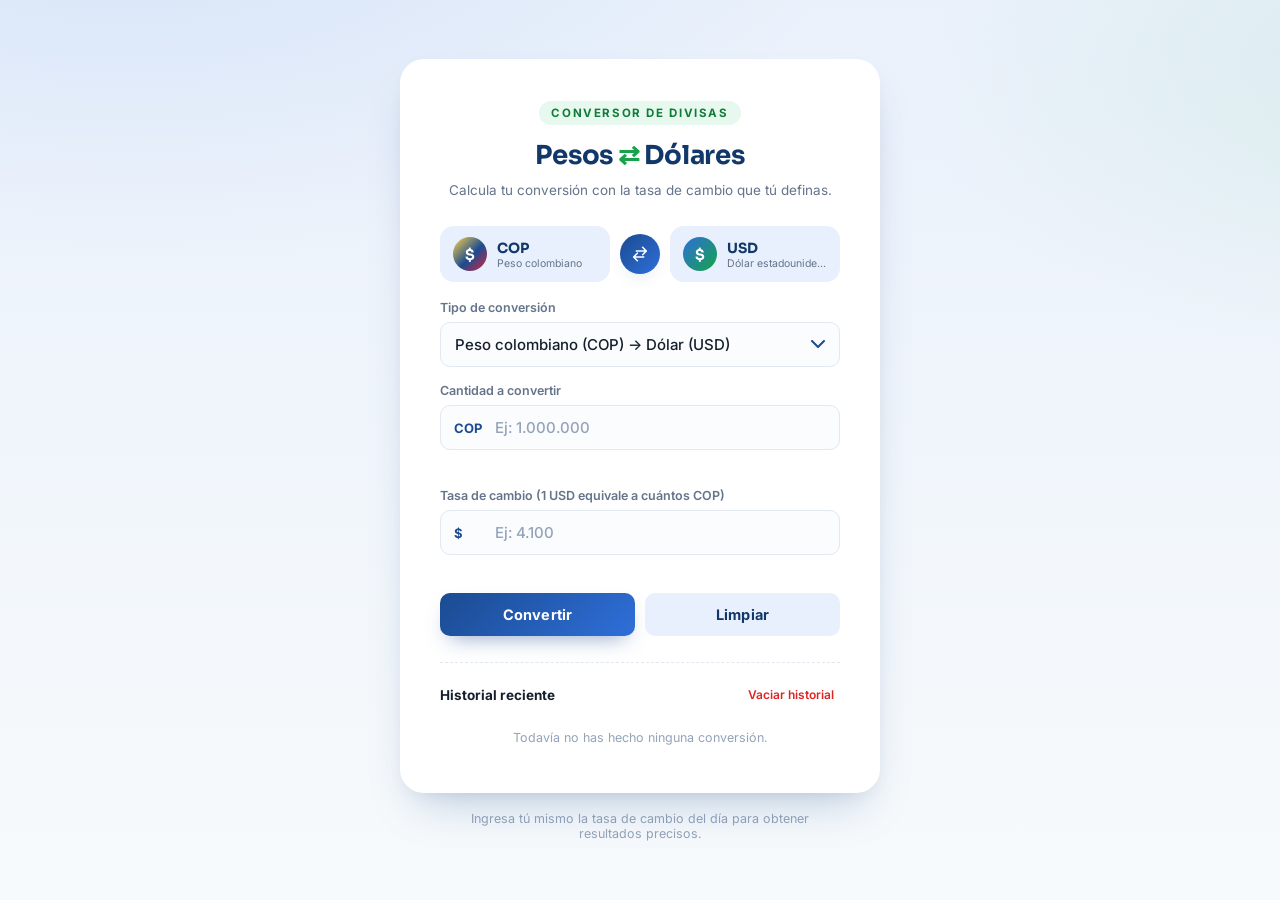
==== index.html @ 986619d6 "Rename index.html to index.html" ====
<!DOCTYPE html>
<html lang="es">
<head>
  <meta charset="UTF-8">
  <meta name="viewport" content="width=device-width, initial-scale=1.0">
  <title>Conversor COP ⇄ USD | Divisas al instante</title>
  <meta name="description" content="Convierte Pesos Colombianos a Dólares Estadounidenses y viceversa con una tasa de cambio personalizada.">

  <!-- Tipografías: Sora para cifras/titulares, Inter para texto de interfaz -->
  <link rel="preconnect" href="https://fonts.googleapis.com">
  <link rel="preconnect" href="https://fonts.gstatic.com" crossorigin>
  <link href="https://fonts.googleapis.com/css2?family=Sora:wght@500;600;700;800&family=Inter:wght@400;500;600;700&display=swap" rel="stylesheet">

  <link rel="stylesheet" href="styles.css">
</head>
<body>

  <div class="page">
    <main class="card" id="converter-card">

      <!-- Encabezado -->
      <header class="card__header">
        <span class="eyebrow">Conversor de divisas</span>
        <h1 class="title">Pesos <span class="title__arrows" aria-hidden="true">⇄</span> Dólares</h1>
        <p class="subtitle">Calcula tu conversión con la tasa de cambio que tú definas.</p>
      </header>

      <!-- Selector de dirección de conversión + intercambio rápido -->
      <section class="direction" aria-label="Tipo de conversión">
        <div class="currency-chip" id="chip-from">
          <span class="currency-chip__badge badge--cop" aria-hidden="true">$</span>
          <div class="currency-chip__text">
            <span class="currency-chip__code" id="label-from-code">COP</span>
            <span class="currency-chip__name" id="label-from-name">Peso colombiano</span>
          </div>
        </div>

        <button type="button" class="swap-btn" id="swap-btn" aria-label="Intercambiar monedas" title="Intercambiar monedas">
          <svg viewBox="0 0 24 24" class="swap-btn__icon" aria-hidden="true">
            <path d="M7 7h11l-3.2-3.2a1 1 0 1 1 1.4-1.4l5 5a1 1 0 0 1 0 1.4l-5 5a1 1 0 0 1-1.4-1.4L18 9H7a1 1 0 0 1 0-2Z"/>
            <path d="M17 17H6l3.2 3.2a1 1 0 1 1-1.4 1.4l-5-5a1 1 0 0 1 0-1.4l5-5a1 1 0 1 1 1.4 1.4L6 15h11a1 1 0 0 1 0 2Z"/>
          </svg>
        </button>

        <div class="currency-chip" id="chip-to">
          <span class="currency-chip__badge badge--usd" aria-hidden="true">$</span>
          <div class="currency-chip__text">
            <span class="currency-chip__code" id="label-to-code">USD</span>
            <span class="currency-chip__name" id="label-to-name">Dólar estadounidense</span>
          </div>
        </div>
      </section>

      <!-- Formulario de conversión -->
      <form id="converter-form" novalidate>

        <!-- Selector explícito del tipo de conversión -->
        <div class="field">
          <label for="direction-select">Tipo de conversión</label>
          <select id="direction-select" class="input input--select">
            <option value="COP_USD">Peso colombiano (COP) → Dólar (USD)</option>
            <option value="USD_COP">Dólar (USD) → Peso colombiano (COP)</option>
          </select>
        </div>

        <div class="field">
          <label for="amount-input">Cantidad a convertir</label>
          <div class="input-group">
            <span class="input-group__prefix" id="amount-prefix" aria-hidden="true">COP</span>
            <input
              type="number"
              id="amount-input"
              class="input"
              inputmode="decimal"
              step="any"
              min="0"
              placeholder="Ej: 1.000.000"
              autocomplete="off"
            >
          </div>
          <p class="field__error" id="amount-error" role="alert"></p>
        </div>

        <div class="field">
          <label for="rate-input">Tasa de cambio (1 USD equivale a cuántos COP)</label>
          <div class="input-group">
            <span class="input-group__prefix" aria-hidden="true">$</span>
            <input
              type="number"
              id="rate-input"
              class="input"
              inputmode="decimal"
              step="any"
              min="0"
              placeholder="Ej: 4.100"
              autocomplete="off"
            >
          </div>
          <p class="field__error" id="rate-error" role="alert"></p>
        </div>

        <div class="actions">
          <button type="submit" class="btn btn--primary" id="convert-btn">
            <span>Convertir</span>
          </button>
          <button type="button" class="btn btn--ghost" id="clear-btn">
            <span>Limpiar</span>
          </button>
        </div>
      </form>

      <!-- Resultado -->
      <section class="result" id="result-box" aria-live="polite" hidden>
        <span class="result__label">Resultado</span>
        <p class="result__value" id="result-value">—</p>
        <p class="result__formula" id="result-formula"></p>
        <p class="result__timestamp" id="result-timestamp"></p>
      </section>

      <!-- Historial -->
      <section class="history">
        <div class="history__header">
          <h2>Historial reciente</h2>
          <button type="button" class="link-btn" id="clear-history-btn">Vaciar historial</button>
        </div>
        <ul class="history__list" id="history-list">
          <li class="history__empty" id="history-empty">Todavía no has hecho ninguna conversión.</li>
        </ul>
      </section>

    </main>

    <p class="page__footnote">Ingresa tú mismo la tasa de cambio del día para obtener resultados precisos.</p>
  </div>

  <script src="script.js"></script>
</body>
</html>
---- styles.css ----
/* ==========================================================================
   CONVERSOR COP ⇄ USD — Hoja de estilos
   Sistema de diseño: azul elegante + blanco + detalles en verde
   ========================================================================== */

:root {
  /* --- Color: superficie y fondo --- */
  --color-bg-start: #eaf1fb;
  --color-bg-end: #f7fafc;
  --color-card: #ffffff;

  /* --- Color: azul (marca principal) --- */
  --color-primary: #1b4b91;
  --color-primary-dark: #123869;
  --color-primary-light: #2e6fd9;
  --color-primary-soft: #e8f0fd;

  /* --- Color: verde (detalles / éxito) --- */
  --color-accent: #16a34a;
  --color-accent-dark: #0f7c38;
  --color-accent-soft: #e7f8ee;

  /* --- Color: texto --- */
  --color-text: #16202c;
  --color-text-muted: #64748b;
  --color-text-faint: #94a3b8;

  /* --- Color: estados --- */
  --color-border: #e2e8f0;
  --color-error: #dc2626;
  --color-error-soft: #fef2f2;

  /* --- Tipografía --- */
  --font-display: "Sora", "Segoe UI", sans-serif;
  --font-body: "Inter", "Segoe UI", sans-serif;

  /* --- Sombra y forma --- */
  --shadow-card: 0 24px 48px -18px rgba(27, 75, 145, 0.28), 0 8px 20px -10px rgba(15, 23, 42, 0.1);
  --shadow-soft: 0 8px 18px -8px rgba(27, 75, 145, 0.18);
  --radius-lg: 24px;
  --radius-md: 14px;
  --radius-sm: 10px;
  --radius-pill: 999px;

  /* --- Movimiento --- */
  --ease-out: cubic-bezier(0.16, 1, 0.3, 1);
  --ease-spring: cubic-bezier(0.34, 1.56, 0.64, 1);
  --duration-fast: 160ms;
  --duration-base: 260ms;
}

/* ==========================================================================
   Reinicio básico
   ========================================================================== */

* {
  box-sizing: border-box;
  margin: 0;
  padding: 0;
}

html {
  -webkit-text-size-adjust: 100%;
}

body {
  font-family: var(--font-body);
  color: var(--color-text);
  background:
    radial-gradient(1200px 600px at 10% -10%, rgba(46, 111, 217, 0.10), transparent 60%),
    radial-gradient(900px 500px at 110% 10%, rgba(22, 163, 74, 0.08), transparent 55%),
    linear-gradient(180deg, var(--color-bg-start), var(--color-bg-end));
  min-height: 100vh;
  -webkit-font-smoothing: antialiased;
}

button {
  font-family: inherit;
  cursor: pointer;
}

input,
select {
  font-family: inherit;
}

ul {
  list-style: none;
}

/* Enfoque visible y accesible en toda la interfaz */
:focus-visible {
  outline: 3px solid var(--color-primary-light);
  outline-offset: 2px;
  border-radius: var(--radius-sm);
}

/* ==========================================================================
   Layout general
   ========================================================================== */

.page {
  min-height: 100vh;
  display: flex;
  flex-direction: column;
  align-items: center;
  justify-content: center;
  gap: 18px;
  padding: 40px 20px;
}

.card {
  width: 100%;
  max-width: 440px;
  background: var(--color-card);
  border-radius: var(--radius-lg);
  box-shadow: var(--shadow-card);
  padding: 34px 30px 28px;
  animation: card-enter 620ms var(--ease-out) both;
}

@keyframes card-enter {
  from {
    opacity: 0;
    transform: translateY(18px) scale(0.98);
  }
  to {
    opacity: 1;
    transform: translateY(0) scale(1);
  }
}

.page__footnote {
  font-size: 12.5px;
  color: var(--color-text-faint);
  text-align: center;
  max-width: 360px;
}

/* ==========================================================================
   Encabezado
   ========================================================================== */

.card__header {
  text-align: center;
  margin-bottom: 26px;
}

.eyebrow {
  display: inline-block;
  font-family: var(--font-body);
  font-size: 11.5px;
  font-weight: 700;
  letter-spacing: 0.14em;
  text-transform: uppercase;
  color: var(--color-accent-dark);
  background: var(--color-accent-soft);
  padding: 5px 12px;
  border-radius: var(--radius-pill);
  margin-bottom: 14px;
}

.title {
  font-family: var(--font-display);
  font-size: 26px;
  font-weight: 700;
  color: var(--color-primary-dark);
  letter-spacing: -0.01em;
}

.title__arrows {
  color: var(--color-accent);
}

.subtitle {
  margin-top: 8px;
  font-size: 13.5px;
  color: var(--color-text-muted);
  line-height: 1.5;
}

/* ==========================================================================
   Selector visual de monedas + botón de intercambio (elemento distintivo)
   ========================================================================== */

.direction {
  display: flex;
  align-items: center;
  gap: 10px;
  margin-bottom: 18px;
}

.currency-chip {
  flex: 1;
  display: flex;
  align-items: center;
  gap: 10px;
  background: var(--color-primary-soft);
  border: 1px solid transparent;
  border-radius: var(--radius-md);
  padding: 10px 12px;
  min-width: 0;
  transition: transform var(--duration-base) var(--ease-spring);
}

.currency-chip__badge {
  flex-shrink: 0;
  width: 34px;
  height: 34px;
  border-radius: 50%;
  display: flex;
  align-items: center;
  justify-content: center;
  font-family: var(--font-display);
  font-weight: 700;
  font-size: 15px;
  color: #fff;
}

.badge--cop {
  background: linear-gradient(135deg, #ffd54a 0%, #1b4b91 55%, #d7263d 100%);
}

.badge--usd {
  background: linear-gradient(135deg, #2e6fd9 0%, #16a34a 100%);
}

.currency-chip__text {
  display: flex;
  flex-direction: column;
  min-width: 0;
}

.currency-chip__code {
  font-family: var(--font-display);
  font-weight: 700;
  font-size: 14px;
  color: var(--color-primary-dark);
  line-height: 1.3;
}

.currency-chip__name {
  font-size: 10.5px;
  color: var(--color-text-muted);
  white-space: nowrap;
  overflow: hidden;
  text-overflow: ellipsis;
}

.swap-btn {
  flex-shrink: 0;
  width: 40px;
  height: 40px;
  border-radius: 50%;
  border: none;
  background: linear-gradient(135deg, var(--color-primary), var(--color-primary-light));
  box-shadow: var(--shadow-soft);
  display: flex;
  align-items: center;
  justify-content: center;
  transition: transform var(--duration-base) var(--ease-spring), box-shadow var(--duration-base) var(--ease-out);
}

.swap-btn:hover {
  box-shadow: 0 10px 22px -8px rgba(27, 75, 145, 0.45);
  transform: translateY(-1px);
}

.swap-btn:active {
  transform: scale(0.92);
}

.swap-btn__icon {
  width: 18px;
  height: 18px;
  fill: #ffffff;
  transition: transform var(--duration-base) var(--ease-spring);
}

/* Rotación al intercambiar (disparada por JS agregando esta clase) */
.swap-btn.is-swapping .swap-btn__icon {
  transform: rotate(180deg);
}

/* Pequeño resalte de confirmación en los chips al intercambiar */
.currency-chip.is-pulsing {
  transform: scale(1.03);
  border-color: var(--color-accent);
}

/* ==========================================================================
   Campos de formulario
   ========================================================================== */

.field {
  margin-bottom: 16px;
}

.field label {
  display: block;
  font-size: 12.5px;
  font-weight: 600;
  color: var(--color-text-muted);
  margin-bottom: 7px;
}

.input {
  width: 100%;
  font-size: 15px;
  font-weight: 500;
  color: var(--color-text);
  background: #fbfcfe;
  border: 1.5px solid var(--color-border);
  border-radius: var(--radius-sm);
  padding: 12px 14px;
  transition: border-color var(--duration-base) var(--ease-out), box-shadow var(--duration-base) var(--ease-out), background var(--duration-base) var(--ease-out);
}

.input::placeholder {
  color: var(--color-text-faint);
}

.input:hover {
  border-color: #c9d6e8;
}

.input:focus {
  outline: none;
  border-color: var(--color-primary-light);
  background: #ffffff;
  box-shadow: 0 0 0 4px rgba(46, 111, 217, 0.14);
}

.input--select {
  appearance: none;
  -webkit-appearance: none;
  background-image: url("data:image/svg+xml,%3Csvg xmlns='http://www.w3.org/2000/svg' width='14' height='9' viewBox='0 0 14 9'%3E%3Cpath d='M1 1l6 6 6-6' stroke='%231B4B91' stroke-width='2' fill='none' stroke-linecap='round' stroke-linejoin='round'/%3E%3C/svg%3E");
  background-repeat: no-repeat;
  background-position: right 14px center;
  padding-right: 36px;
  cursor: pointer;
}

.input-group {
  position: relative;
  display: flex;
  align-items: center;
}

.input-group__prefix {
  position: absolute;
  left: 14px;
  font-size: 13px;
  font-weight: 700;
  color: var(--color-primary);
  pointer-events: none;
}

.input-group .input {
  padding-left: 54px;
}

/* Estado de error: campo + mensaje */
.input.is-invalid {
  border-color: var(--color-error);
  background: var(--color-error-soft);
  animation: shake 420ms var(--ease-out);
}

@keyframes shake {
  10%, 90% { transform: translateX(-1px); }
  20%, 80% { transform: translateX(2px); }
  30%, 50%, 70% { transform: translateX(-4px); }
  40%, 60% { transform: translateX(4px); }
}

.field__error {
  min-height: 16px;
  font-size: 12px;
  font-weight: 500;
  color: var(--color-error);
  margin-top: 6px;
  opacity: 0;
  transform: translateY(-3px);
  transition: opacity var(--duration-fast) var(--ease-out), transform var(--duration-fast) var(--ease-out);
}

.field__error.is-visible {
  opacity: 1;
  transform: translateY(0);
}

/* ==========================================================================
   Botones de acción
   ========================================================================== */

.actions {
  display: flex;
  gap: 10px;
  margin-top: 6px;
}

.btn {
  flex: 1;
  border: none;
  border-radius: var(--radius-sm);
  padding: 13px 18px;
  font-size: 14.5px;
  font-weight: 700;
  letter-spacing: 0.01em;
  transition: transform var(--duration-fast) var(--ease-spring), box-shadow var(--duration-base) var(--ease-out), background var(--duration-base) var(--ease-out);
}

.btn--primary {
  color: #fff;
  background: linear-gradient(135deg, var(--color-primary) 0%, var(--color-primary-light) 100%);
  box-shadow: 0 10px 22px -10px rgba(27, 75, 145, 0.55);
}

.btn--primary:hover {
  box-shadow: 0 14px 26px -10px rgba(27, 75, 145, 0.6);
  transform: translateY(-2px);
}

.btn--primary:active {
  transform: translateY(0) scale(0.98);
}

.btn--ghost {
  color: var(--color-primary-dark);
  background: var(--color-primary-soft);
}

.btn--ghost:hover {
  background: #dce8fb;
  transform: translateY(-2px);
}

.btn--ghost:active {
  transform: translateY(0) scale(0.98);
}

/* ==========================================================================
   Resultado
   ========================================================================== */

.result {
  margin-top: 22px;
  padding: 20px;
  border-radius: var(--radius-md);
  background: linear-gradient(160deg, var(--color-accent-soft) 0%, #f3fbf6 100%);
  border: 1px solid #d3f0dd;
  text-align: center;
  animation: result-reveal 420ms var(--ease-out) both;
}

@keyframes result-reveal {
  from {
    opacity: 0;
    transform: translateY(10px);
  }
  to {
    opacity: 1;
    transform: translateY(0);
  }
}

.result__label {
  display: inline-block;
  font-size: 11px;
  font-weight: 700;
  letter-spacing: 0.12em;
  text-transform: uppercase;
  color: var(--color-accent-dark);
  margin-bottom: 8px;
}

.result__value {
  font-family: var(--font-display);
  font-size: 30px;
  font-weight: 800;
  color: var(--color-primary-dark);
  word-break: break-word;
}

.result__formula {
  margin-top: 8px;
  font-size: 12.5px;
  color: var(--color-text-muted);
  font-variant-numeric: tabular-nums;
}

.result__timestamp {
  margin-top: 4px;
  font-size: 11px;
  color: var(--color-text-faint);
}

/* ==========================================================================
   Historial
   ========================================================================== */

.history {
  margin-top: 26px;
  padding-top: 20px;
  border-top: 1px dashed var(--color-border);
}

.history__header {
  display: flex;
  align-items: center;
  justify-content: space-between;
  margin-bottom: 10px;
}

.history__header h2 {
  font-size: 13.5px;
  font-weight: 700;
  color: var(--color-text);
}

.link-btn {
  border: none;
  background: none;
  font-size: 12px;
  font-weight: 600;
  color: var(--color-error);
  padding: 4px 6px;
  border-radius: 6px;
  transition: background var(--duration-fast) var(--ease-out), opacity var(--duration-fast) var(--ease-out);
}

.link-btn:hover {
  background: var(--color-error-soft);
}

.history__list {
  display: flex;
  flex-direction: column;
  gap: 8px;
  max-height: 220px;
  overflow-y: auto;
}

.history__empty {
  font-size: 12.5px;
  color: var(--color-text-faint);
  text-align: center;
  padding: 14px 0;
}

.history__item {
  display: flex;
  align-items: center;
  justify-content: space-between;
  gap: 10px;
  background: #fbfcfe;
  border: 1px solid var(--color-border);
  border-radius: var(--radius-sm);
  padding: 10px 12px;
  animation: item-enter 320ms var(--ease-out) both;
}

@keyframes item-enter {
  from {
    opacity: 0;
    transform: translateX(-6px);
  }
  to {
    opacity: 1;
    transform: translateX(0);
  }
}

.history__item-main {
  min-width: 0;
}

.history__item-conversion {
  font-size: 13px;
  font-weight: 600;
  color: var(--color-text);
  white-space: nowrap;
  overflow: hidden;
  text-overflow: ellipsis;
}

.history__item-time {
  font-size: 10.5px;
  color: var(--color-text-faint);
  margin-top: 2px;
}

.history__item-remove {
  flex-shrink: 0;
  width: 24px;
  height: 24px;
  border: none;
  background: transparent;
  color: var(--color-text-faint);
  font-size: 15px;
  line-height: 1;
  border-radius: 50%;
  transition: background var(--duration-fast) var(--ease-out), color var(--duration-fast) var(--ease-out);
}

.history__item-remove:hover {
  background: var(--color-error-soft);
  color: var(--color-error);
}

/* ==========================================================================
   Responsivo
   ========================================================================== */

@media (max-width: 420px) {
  .card {
    padding: 26px 20px 22px;
    border-radius: var(--radius-md);
  }

  .title {
    font-size: 22px;
  }

  .currency-chip__name {
    display: none;
  }

  .actions {
    flex-direction: column;
  }

  .result__value {
    font-size: 25px;
  }
}

@media (min-width: 700px) {
  .card {
    max-width: 480px;
    padding: 42px 40px 34px;
  }
}

/* Respeta la preferencia de movimiento reducido del sistema */
@media (prefers-reduced-motion: reduce) {
  *,
  *::before,
  *::after {
    animation-duration: 0.001ms !important;
    animation-iteration-count: 1 !important;
    transition-duration: 0.001ms !important;
  }
}
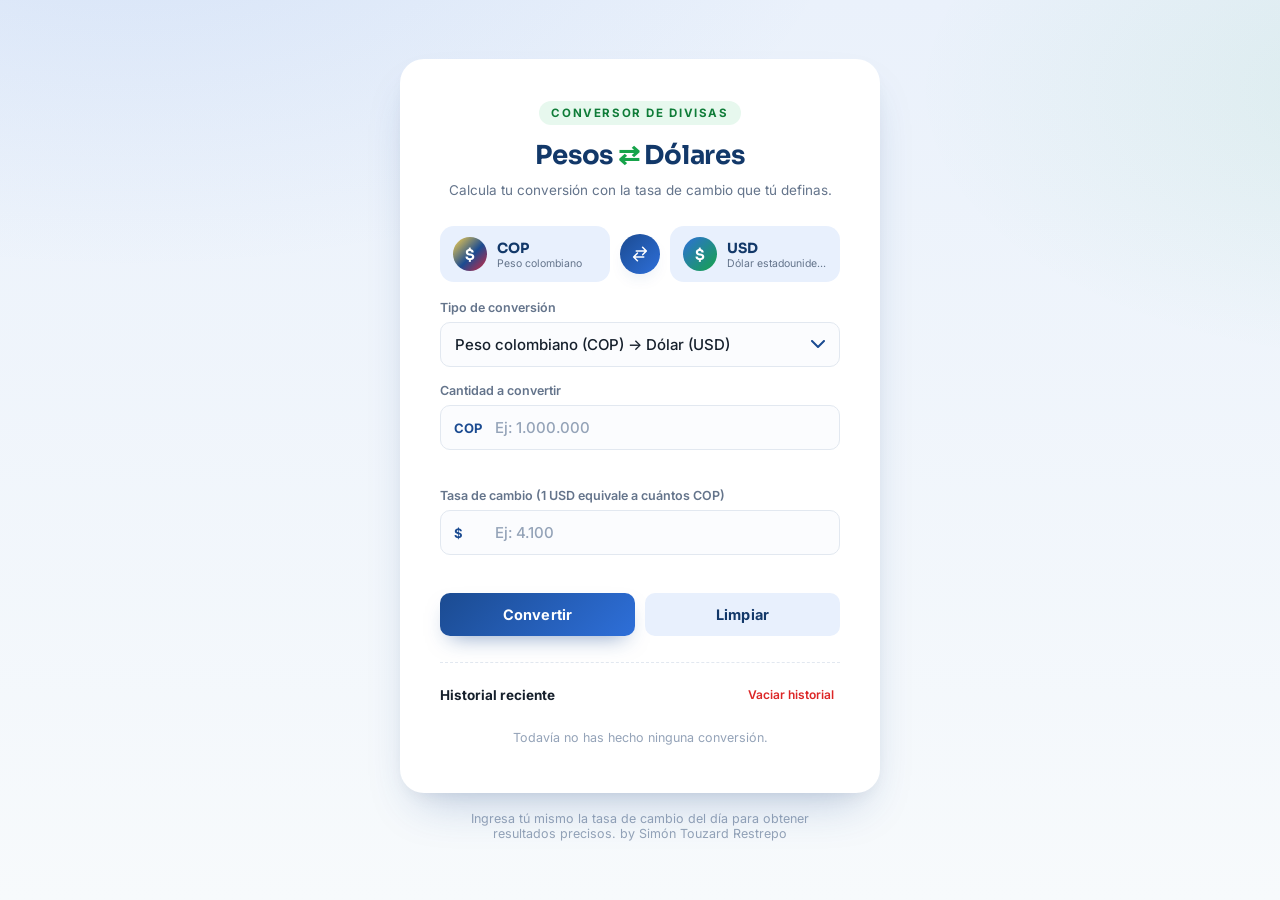
==== commit 5e860de0: "Update index.html" ====
--- a/index.html
+++ b/index.html
@@ -130,7 +130,7 @@
 
     </main>
 
-    <p class="page__footnote">Ingresa tú mismo la tasa de cambio del día para obtener resultados precisos.</p>
+    <p class="page__footnote">Ingresa tú mismo la tasa de cambio del día para obtener resultados precisos. by Simón Touzard Restrepo </p>
   </div>
 
   <script src="script.js"></script>
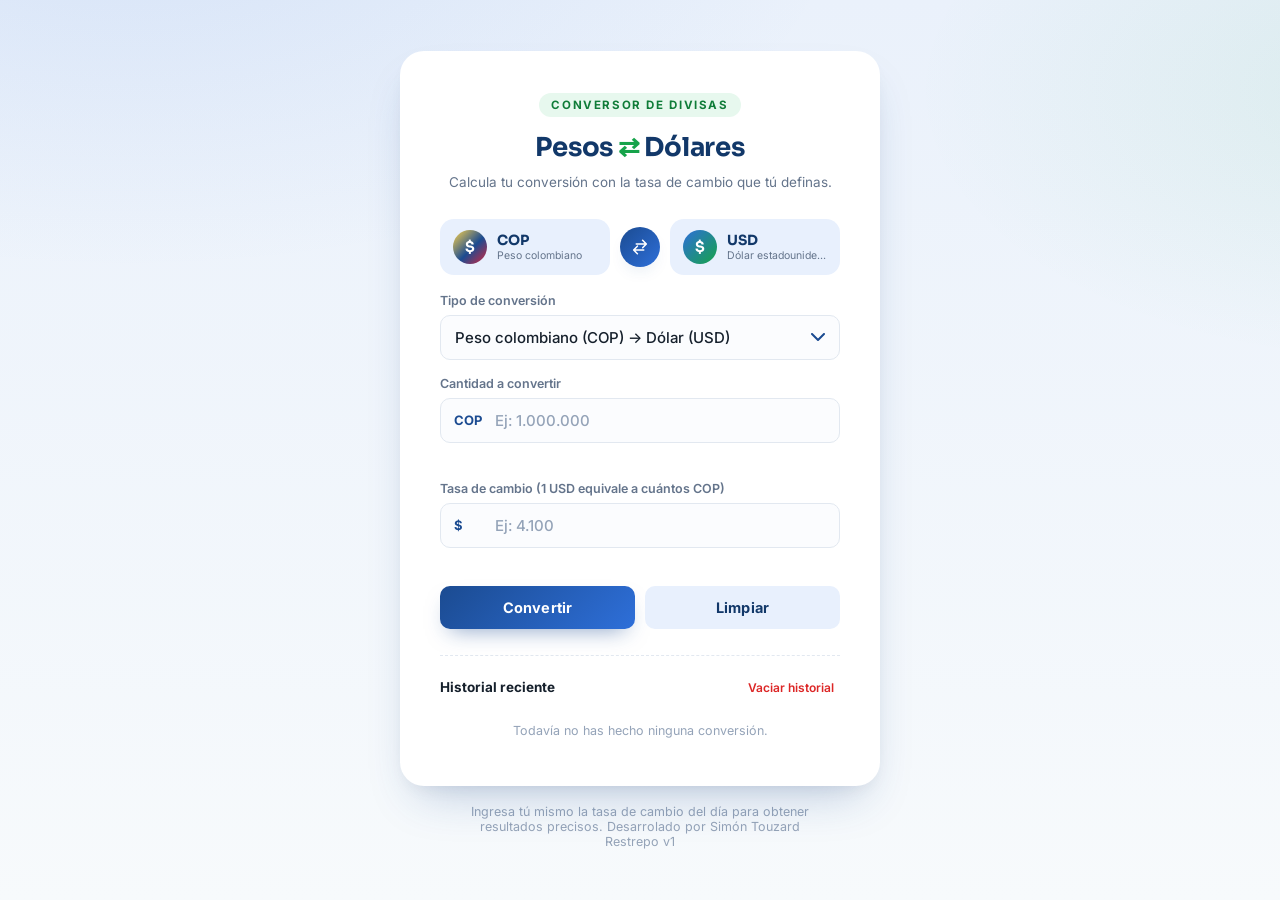
==== commit 22593b2f: "Update index.html" ====
--- a/index.html
+++ b/index.html
@@ -130,7 +130,7 @@
 
     </main>
 
-    <p class="page__footnote">Ingresa tú mismo la tasa de cambio del día para obtener resultados precisos. by Simón Touzard Restrepo </p>
+    <p class="page__footnote">Ingresa tú mismo la tasa de cambio del día para obtener resultados precisos. Desarrolado por Simón Touzard Restrepo v1 </p>
   </div>
 
   <script src="script.js"></script>
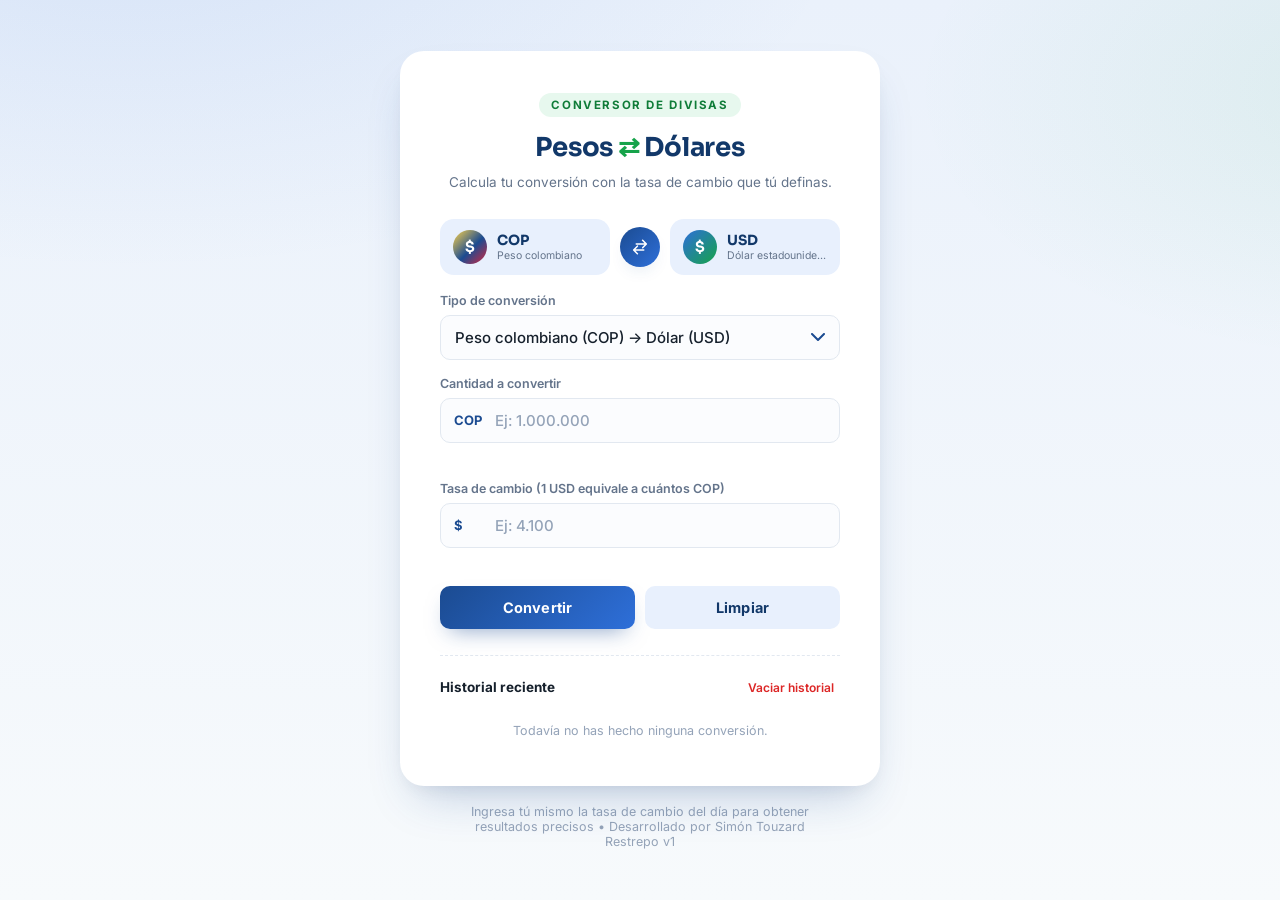
==== commit bb22fa7a: "Update index.html" ====
--- a/index.html
+++ b/index.html
@@ -130,7 +130,7 @@
 
     </main>
 
-    <p class="page__footnote">Ingresa tú mismo la tasa de cambio del día para obtener resultados precisos. Desarrolado por Simón Touzard Restrepo v1 </p>
+    <p class="page__footnote">Ingresa tú mismo la tasa de cambio del día para obtener resultados precisos • Desarrollado por Simón Touzard Restrepo v1 </p>
   </div>
 
   <script src="script.js"></script>
